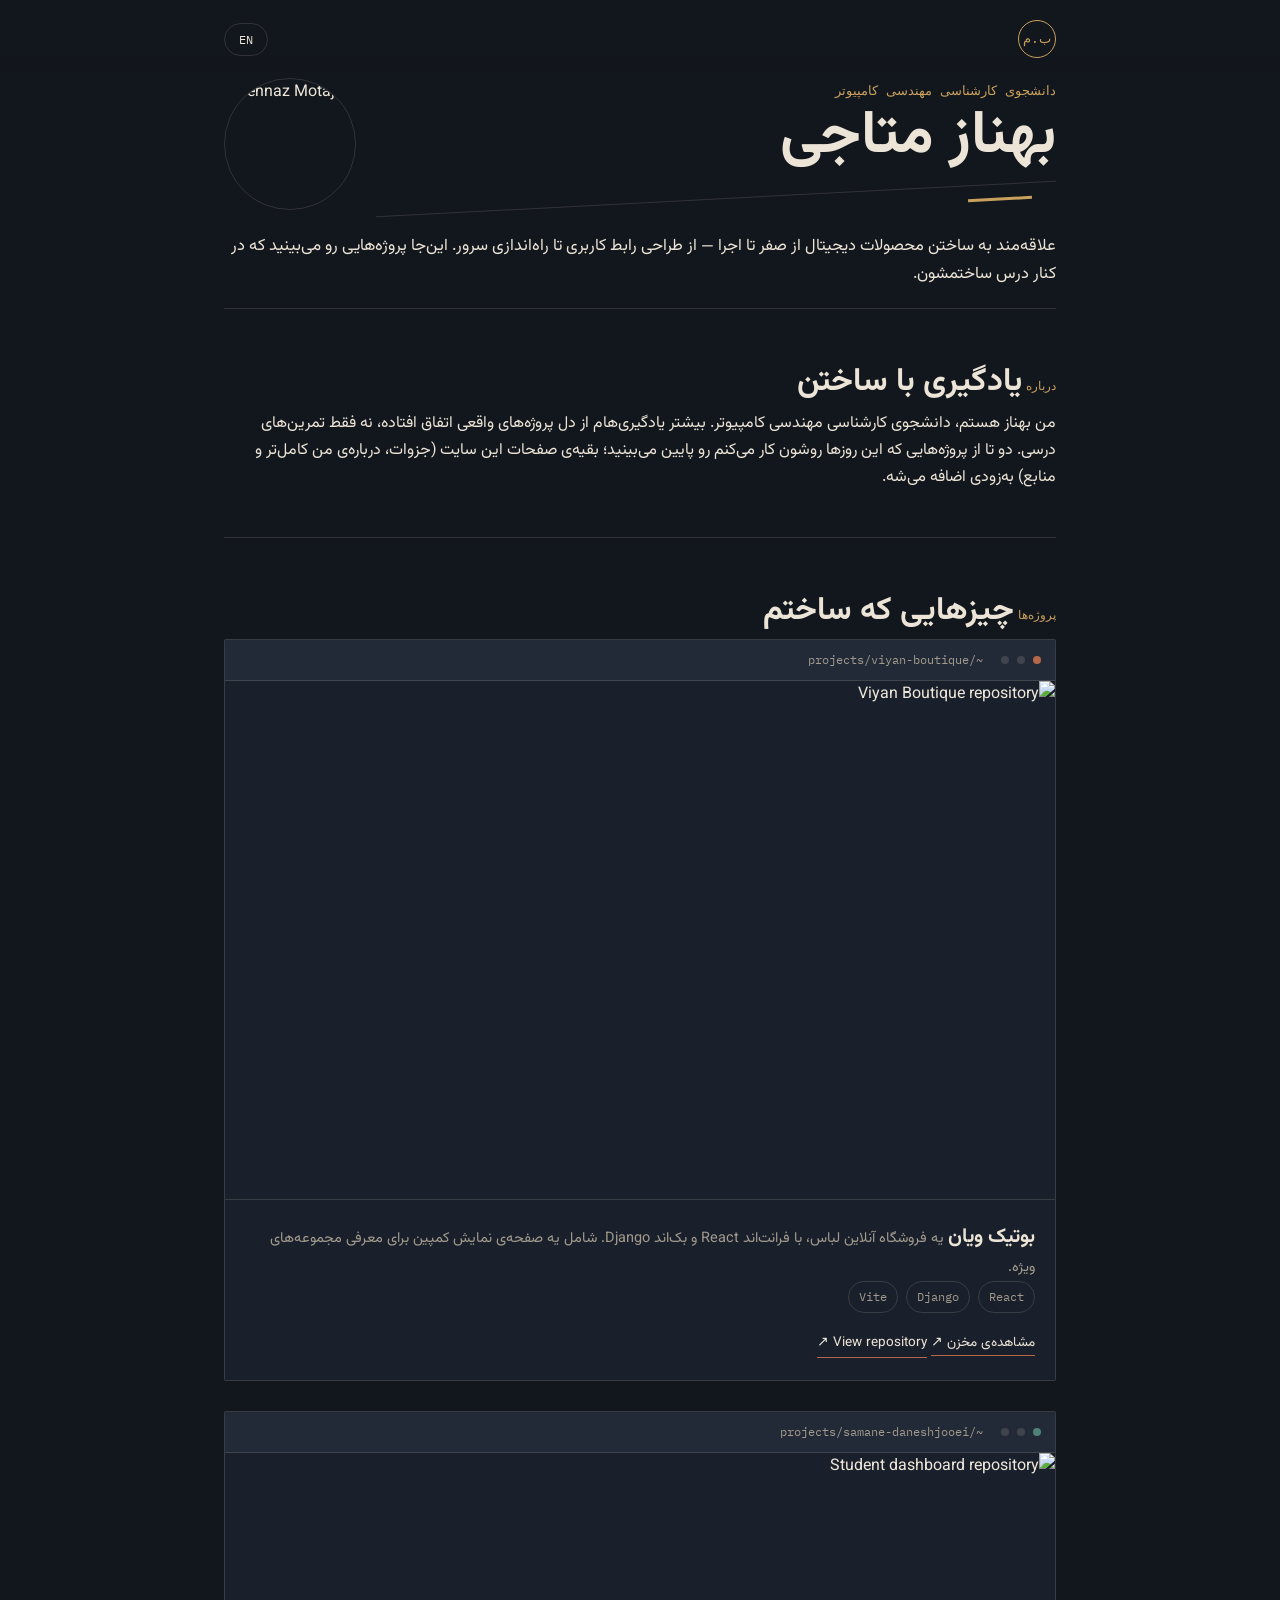
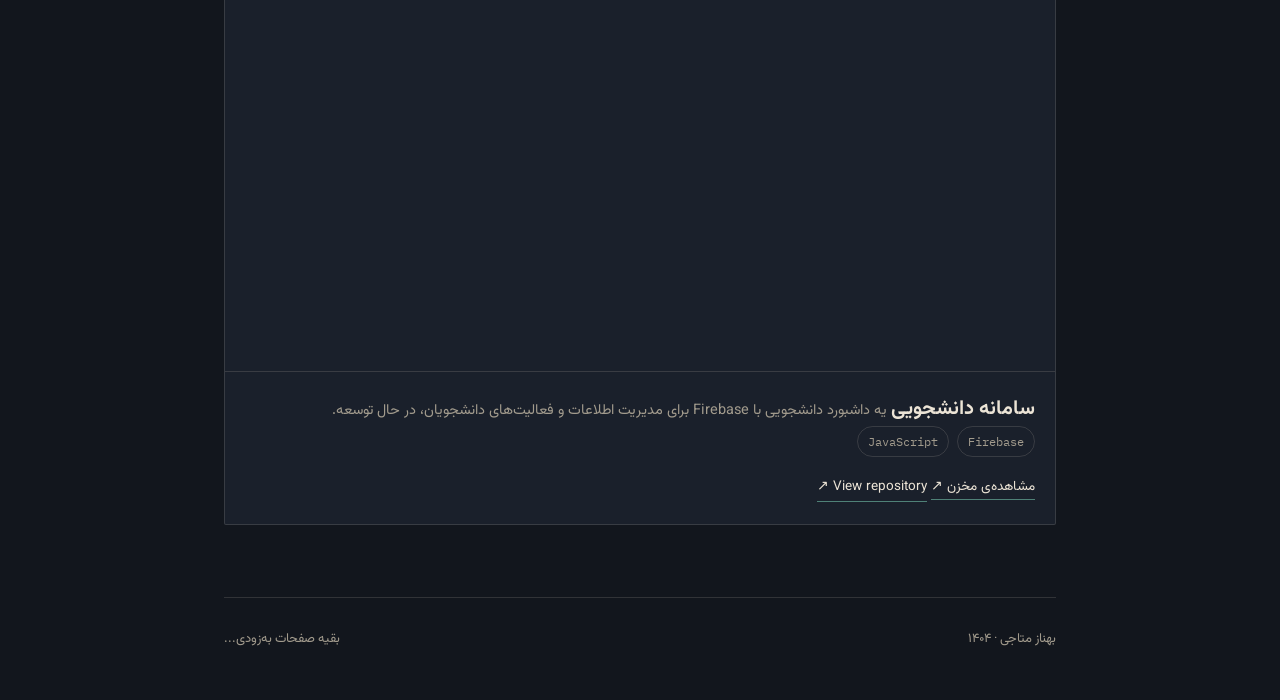
==== index.html @ 5cd4bbcb "Add files via upload" ====
<!DOCTYPE html>
<html lang="fa">
<head>
<meta charset="UTF-8">
<meta name="viewport" content="width=device-width, initial-scale=1.0">
<title>بهناز متاجی — Behnaz Motaji</title>
<meta name="description" content="بهناز متاجی، دانشجوی کارشناسی مهندسی کامپیوتر — پروژه‌ها و مسیر یادگیری">
<link rel="preconnect" href="https://fonts.googleapis.com">
<link rel="preconnect" href="https://fonts.gstatic.com" crossorigin>
<link href="https://fonts.googleapis.com/css2?family=Fraunces:ital,wght@0,600;1,600&family=Inter:wght@400;500;600&family=IBM+Plex+Mono:wght@400;500&family=Vazirmatn:wght@400;500;700&display=swap" rel="stylesheet">
<link rel="stylesheet" href="style.css">
</head>
<body data-lang="fa">

<header>
  <div class="wrap header-row">
    <div class="mark mono">ب.م</div>
    <button class="lang-toggle mono" id="langToggle" aria-label="Switch language">
      <span data-fa>EN</span>
      <span data-en>فا</span>
    </button>
  </div>
</header>

<main class="wrap">

  <section class="hero" style="border-top:none; padding-top:6px;">
    <div class="profile-frame">
      <img src="assets/profile.png" alt="Behnaz Motaji">
    </div>

    <p class="eyebrow mono" data-fa>دانشجوی کارشناسی مهندسی کامپیوتر</p>
    <p class="eyebrow mono" data-en>Computer Science Undergraduate</p>

    <h1 class="name display">
      <span data-fa>بهناز متاجی</span>
      <span data-en>Behnaz Motaji</span>
    </h1>

    <div class="stripe" aria-hidden="true"></div>

    <p class="tagline" data-fa>
      علاقه‌مند به ساختن محصولات دیجیتال از صفر تا اجرا — از طراحی رابط کاربری تا راه‌اندازی سرور.
      این‌جا پروژه‌هایی رو می‌بینید که در کنار درس ساختمشون.
    </p>
    <p class="tagline" data-en>
      I like building digital products end to end — from interface to server.
      Below are a couple of projects I've built alongside my coursework.
    </p>
  </section>

  <section id="about">
    <p class="section-label mono" data-fa>درباره</p>
    <p class="section-label mono" data-en>About</p>
    <h2 class="display" data-fa>یادگیری با ساختن</h2>
    <h2 class="display" data-en>Learning by building</h2>
    <div class="about-body">
      <p data-fa>
        من بهناز هستم، دانشجوی کارشناسی مهندسی کامپیوتر. بیشتر یادگیری‌هام از دل پروژه‌های واقعی اتفاق افتاده،
        نه فقط تمرین‌های درسی. دو تا از پروژه‌هایی که این روزها روشون کار می‌کنم رو پایین می‌بینید؛
        بقیه‌ی صفحات این سایت (جزوات، درباره‌ی من کامل‌تر و منابع) به‌زودی اضافه می‌شه.
      </p>
      <p data-en>
        I'm Behnaz, a Computer Science undergraduate. Most of what I've learned so far came from
        building real projects rather than just coursework exercises. Below are two I've been
        working on lately — more pages (notes, a fuller bio, resources) are on their way.
      </p>
    </div>
  </section>

  <section id="projects">
    <p class="section-label mono" data-fa>پروژه‌ها</p>
    <p class="section-label mono" data-en>Projects</p>
    <h2 class="display" data-fa>چیزهایی که ساختم</h2>
    <h2 class="display" data-en>Things I've built</h2>

    <!-- Project 1 — Viyan Boutique -->
    <article class="project viyan">
      <div class="win-bar">
        <span class="dot"></span><span class="dot"></span><span class="dot"></span>
        <span class="path mono">~/projects/viyan-boutique</span>
      </div>
      <img class="shot" src="assets/viyan-boutique.jpg" alt="Viyan Boutique repository">
      <div class="project-body">
        <h3 data-fa>بوتیک ویان</h3>
        <h3 data-en>Viyan Boutique</h3>
        <p data-fa>
          یه فروشگاه آنلاین لباس، با فرانت‌اند React و بک‌اند Django. شامل یه صفحه‌ی
          نمایش کمپین برای معرفی مجموعه‌های ویژه.
        </p>
        <p data-en>
          An online clothing storefront with a React frontend and a Django backend,
          including a dedicated campaign showcase page for featured collections.
        </p>
        <div class="chips mono">
          <span class="chip">React</span>
          <span class="chip">Django</span>
          <span class="chip">Vite</span>
        </div>
        <a class="project-link" href="#" data-fa>مشاهده‌ی مخزن ↗</a>
        <a class="project-link" href="#" data-en>View repository ↗</a>
      </div>
    </article>

    <!-- Project 2 — Samane Daneshjooei / Vazir dashboard -->
    <article class="project samane">
      <div class="win-bar">
        <span class="dot"></span><span class="dot"></span><span class="dot"></span>
        <span class="path mono">~/projects/samane-daneshjooei</span>
      </div>
      <img class="shot" src="assets/samane-dashboard.jpg" alt="Student dashboard repository">
      <div class="project-body">
        <h3 data-fa>سامانه دانشجویی</h3>
        <h3 data-en>Student Portal</h3>
        <p data-fa>
          یه داشبورد دانشجویی با Firebase برای مدیریت اطلاعات و فعالیت‌های دانشجویان، در حال توسعه.
        </p>
        <p data-en>
          A student dashboard built with Firebase for managing student data and activity — currently in progress.
        </p>
        <div class="chips mono">
          <span class="chip">Firebase</span>
          <span class="chip">JavaScript</span>
        </div>
        <a class="project-link" href="#" data-fa>مشاهده‌ی مخزن ↗</a>
        <a class="project-link" href="#" data-en>View repository ↗</a>
      </div>
    </article>
  </section>

  <footer>
    <span data-fa>بهناز متاجی · ۱۴۰۴</span>
    <span data-en>Behnaz Motaji · 2026</span>
    <span class="more-soon" data-fa>بقیه صفحات به‌زودی...</span>
    <span class="more-soon" data-en>More pages coming soon...</span>
  </footer>

</main>

<script src="script.js"></script>
</body>
</html>
---- style.css ----
/* ============================================================
   Behnaz Motaji — student portfolio
   Design tokens
   ============================================================ */
:root {
  --ink: #12161d;
  --ink-2: #1a202b;
  --ink-3: #222a37;
  --parchment: #ece4d6;
  --parchment-dim: #a29b8d;
  --brass: #c9a15c;
  --brick: #b5674a;
  --teal: #4f8177;
  --line: rgba(236, 228, 214, 0.14);
  --radius: 2px;
}

* { box-sizing: border-box; }

html { scroll-behavior: smooth; }

body {
  margin: 0;
  background: var(--ink);
  color: var(--parchment);
  font-family: "Inter", sans-serif;
  line-height: 1.7;
  -webkit-font-smoothing: antialiased;
  overflow-x: hidden;
}

/* Language-driven typography ---------------------------------- */
body[data-lang="fa"] {
  font-family: "Vazirmatn", sans-serif;
}
body[data-lang="fa"] .display {
  font-family: "Vazirmatn", sans-serif;
  font-weight: 700;
}
body[data-lang="en"] .display {
  font-family: "Fraunces", serif;
  font-weight: 600;
  font-style: italic;
}
body[data-lang="en"] {
  font-family: "Inter", sans-serif;
}

.mono {
  font-family: "IBM Plex Mono", monospace;
  letter-spacing: 0.02em;
}
body[data-lang="fa"] .mono { letter-spacing: 0; }

/* Show/hide per language --------------------------------------- */
[data-fa], [data-en] { display: none; }
body[data-lang="fa"] [data-fa] { display: initial; }
body[data-lang="en"] [data-en] { display: initial; }
body[data-lang="fa"] [data-fa].block { display: block; }
body[data-lang="en"] [data-en].block { display: block; }

.wrap {
  max-width: 880px;
  margin: 0 auto;
  padding: 0 24px;
}

/* Header --------------------------------------------------------- */
header {
  position: sticky;
  top: 0;
  z-index: 20;
  background: linear-gradient(var(--ink) 78%, transparent);
  padding: 20px 0 14px;
}
.header-row {
  display: flex;
  align-items: center;
  justify-content: space-between;
}
.mark {
  width: 38px;
  height: 38px;
  border: 1px solid var(--brass);
  border-radius: 50%;
  display: flex;
  align-items: center;
  justify-content: center;
  font-size: 13px;
  color: var(--brass);
}
.lang-toggle {
  background: transparent;
  border: 1px solid var(--line);
  color: var(--parchment);
  font-family: "IBM Plex Mono", monospace;
  font-size: 12px;
  padding: 8px 14px;
  border-radius: 999px;
  cursor: pointer;
  display: flex;
  align-items: center;
  gap: 8px;
  transition: border-color .25s ease, color .25s ease;
}
.lang-toggle:hover { border-color: var(--brass); color: var(--brass); }
.lang-toggle:focus-visible, a:focus-visible, button:focus-visible {
  outline: 2px solid var(--brass);
  outline-offset: 3px;
}

/* Signature accent stripe ---------------------------------------
   A diagonal rule that leans toward the reading direction —
   it flips its lean when the language flips.                    */
.stripe {
  height: 46px;
  margin: 6px 0 10px;
  position: relative;
  overflow: hidden;
}
.stripe::before {
  content: "";
  position: absolute;
  left: -10%;
  top: 50%;
  width: 120%;
  height: 1px;
  background: var(--line);
  transform: translateY(-50%) rotate(-3deg);
  transition: transform .6s cubic-bezier(.65,0,.35,1);
}
.stripe::after {
  content: "";
  position: absolute;
  width: 64px;
  height: 3px;
  top: 50%;
  background: var(--brass);
  transform: translateY(-50%) rotate(-3deg);
  transition: transform .6s cubic-bezier(.65,0,.35,1), left .6s ease, right .6s ease;
}
body[data-lang="fa"] .stripe::after { right: 24px; }
body[data-lang="en"] .stripe::before { transform: translateY(-50%) rotate(3deg); }
body[data-lang="en"] .stripe::after  { transform: translateY(-50%) rotate(3deg); left: 24px; }

/* Hero ------------------------------------------------------------ */
.hero {
  padding: 36px 0 20px;
}
.eyebrow {
  color: var(--brass);
  font-size: 12.5px;
  text-transform: uppercase;
  margin: 0 0 18px;
}
body[data-lang="fa"] .eyebrow { text-transform: none; }

.name {
  font-size: clamp(38px, 9vw, 60px);
  line-height: 1.08;
  margin: 0 0 4px;
}
.role {
  color: var(--parchment-dim);
  font-size: clamp(15px, 3.4vw, 18px);
  margin: 0 0 22px;
}
.tagline {
  max-width: 60ch;
  color: var(--parchment);
  font-size: 16.5px;
}
.profile-frame {
  float: inline-end;
  width: 132px;
  height: 132px;
  border-radius: 50%;
  overflow: hidden;
  border: 1px solid var(--line);
  margin-inline-start: 20px;
  margin-bottom: 12px;
  shape-outside: circle();
}
.profile-frame img {
  width: 100%; height: 100%; object-fit: cover; display: block;
  filter: grayscale(.15) contrast(1.02);
}

/* Section scaffolding ---------------------------------------------- */
section { padding: 46px 0; border-top: 1px solid var(--line); }
.section-label {
  color: var(--brass);
  font-size: 12px;
  margin: 0 0 18px;
}
h2.display {
  font-size: clamp(24px, 5vw, 32px);
  margin: 0 0 18px;
}
.about-body p { color: var(--parchment); max-width: 62ch; }

/* Project cards — styled as small code / browser windows ---------- */
.project {
  border: 1px solid var(--line);
  border-radius: var(--radius);
  overflow: hidden;
  background: var(--ink-2);
  margin-bottom: 26px;
}
.project + .project { margin-top: 30px; }
.win-bar {
  display: flex;
  align-items: center;
  gap: 8px;
  padding: 10px 14px;
  background: var(--ink-3);
  border-bottom: 1px solid var(--line);
}
.win-bar .dot { width: 8px; height: 8px; border-radius: 50%; background: var(--line); }
.win-bar .path {
  margin-inline-start: 10px;
  font-size: 12px;
  color: var(--parchment-dim);
}
.project .shot {
  display: block;
  width: 100%;
  aspect-ratio: 16/10;
  object-fit: cover;
  object-position: top;
  border-bottom: 1px solid var(--line);
  filter: saturate(.92) contrast(1.03);
}
.project-body { padding: 20px 20px 22px; }
.project h3 {
  font-size: 20px;
  margin: 0 0 8px;
}
.project p { color: var(--parchment-dim); font-size: 14.5px; max-width: 58ch; margin: 0 0 16px; }
.chips { display: flex; flex-wrap: wrap; gap: 8px; margin-bottom: 16px; }
.chip {
  font-size: 11.5px;
  padding: 5px 10px;
  border-radius: 999px;
  border: 1px solid var(--line);
  color: var(--parchment-dim);
}
.project.viyan .win-bar .path::before,
.project.viyan { --accent: var(--brick); }
.project.samane { --accent: var(--teal); }
.project .win-bar .dot:first-child { background: var(--accent, var(--brass)); }
.project-link {
  display: inline-flex;
  align-items: center;
  gap: 8px;
  color: var(--parchment);
  text-decoration: none;
  font-size: 13.5px;
  border-bottom: 1px solid var(--accent, var(--brass));
  padding-bottom: 2px;
}
.project-link:hover { color: var(--accent, var(--brass)); }

/* Footer ------------------------------------------------------------- */
footer {
  padding: 30px 0 50px;
  border-top: 1px solid var(--line);
  color: var(--parchment-dim);
  font-size: 13px;
  display: flex;
  justify-content: space-between;
  align-items: center;
  flex-wrap: wrap;
  gap: 10px;
}
.more-soon {
  color: var(--parchment-dim);
  font-size: 13px;
}

@media (prefers-reduced-motion: reduce) {
  * { transition: none !important; }
}

@media (max-width: 480px) {
  .profile-frame { width: 96px; height: 96px; }
}
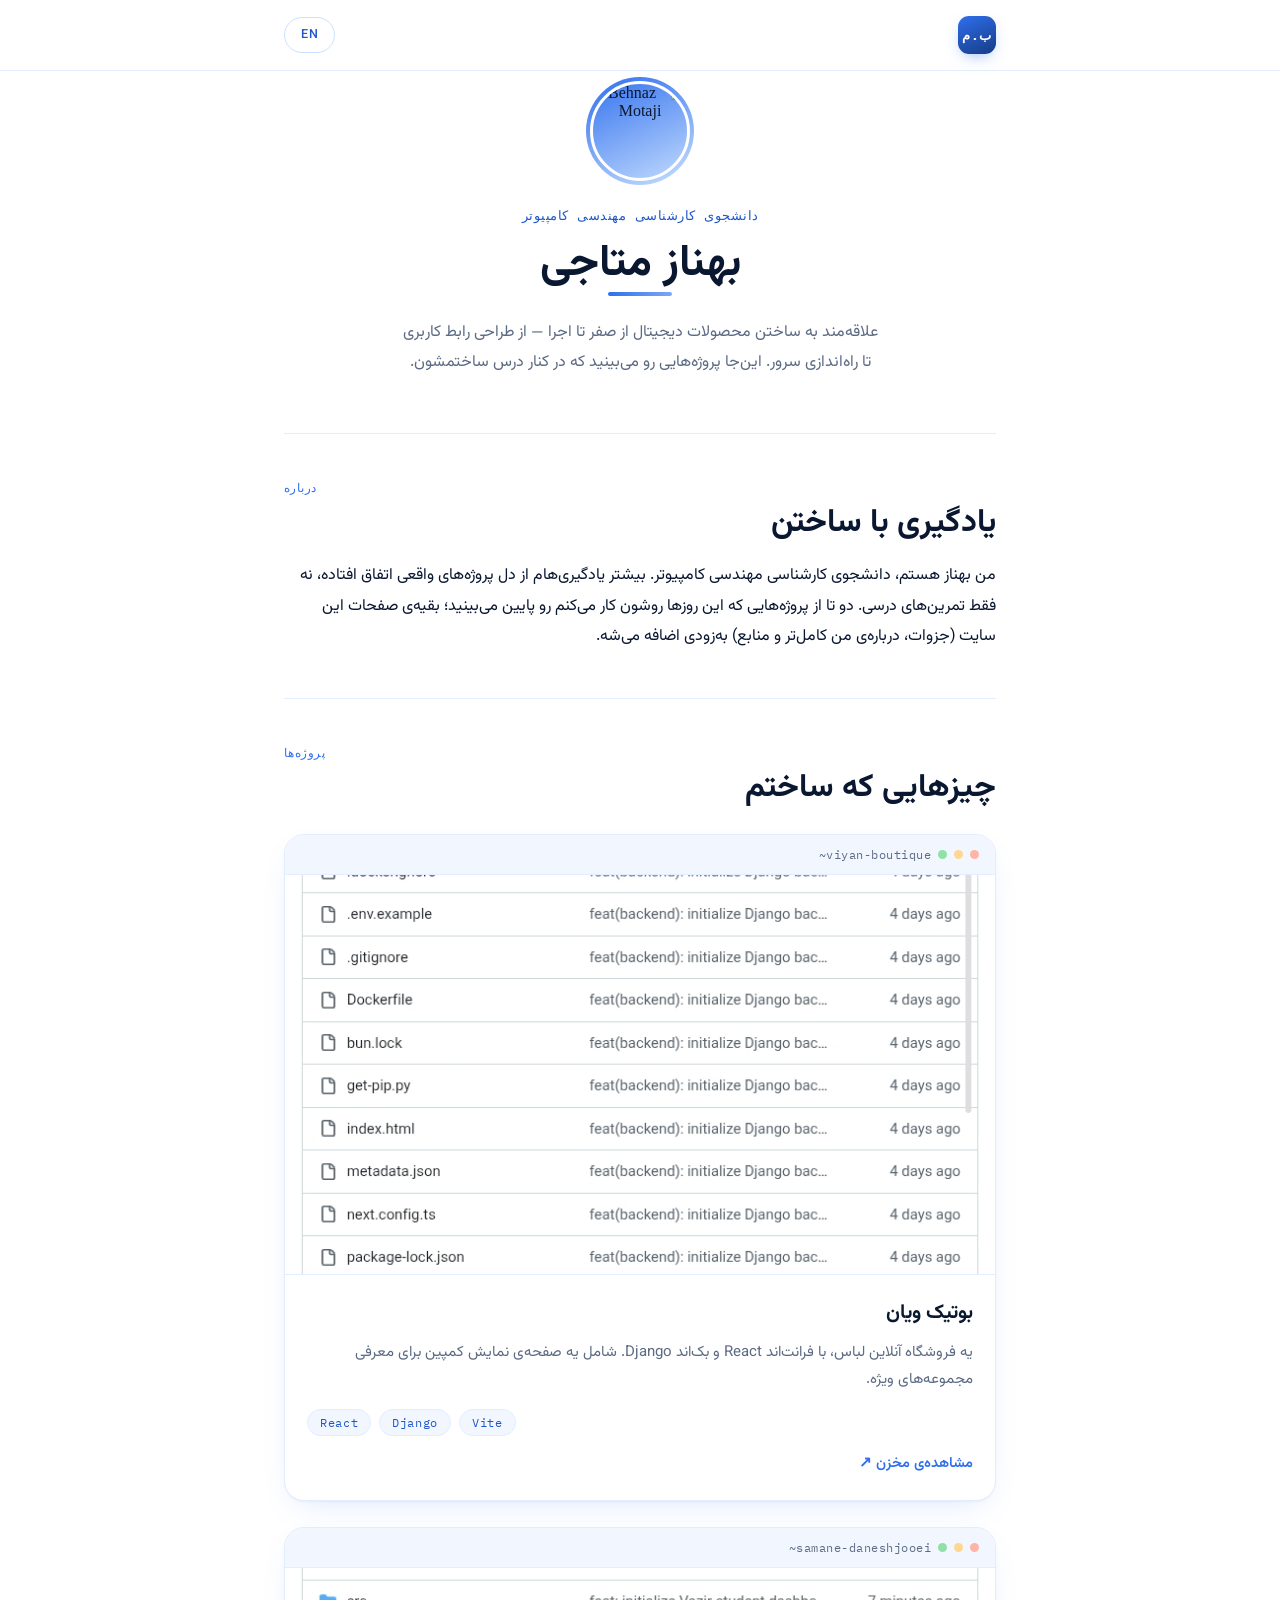
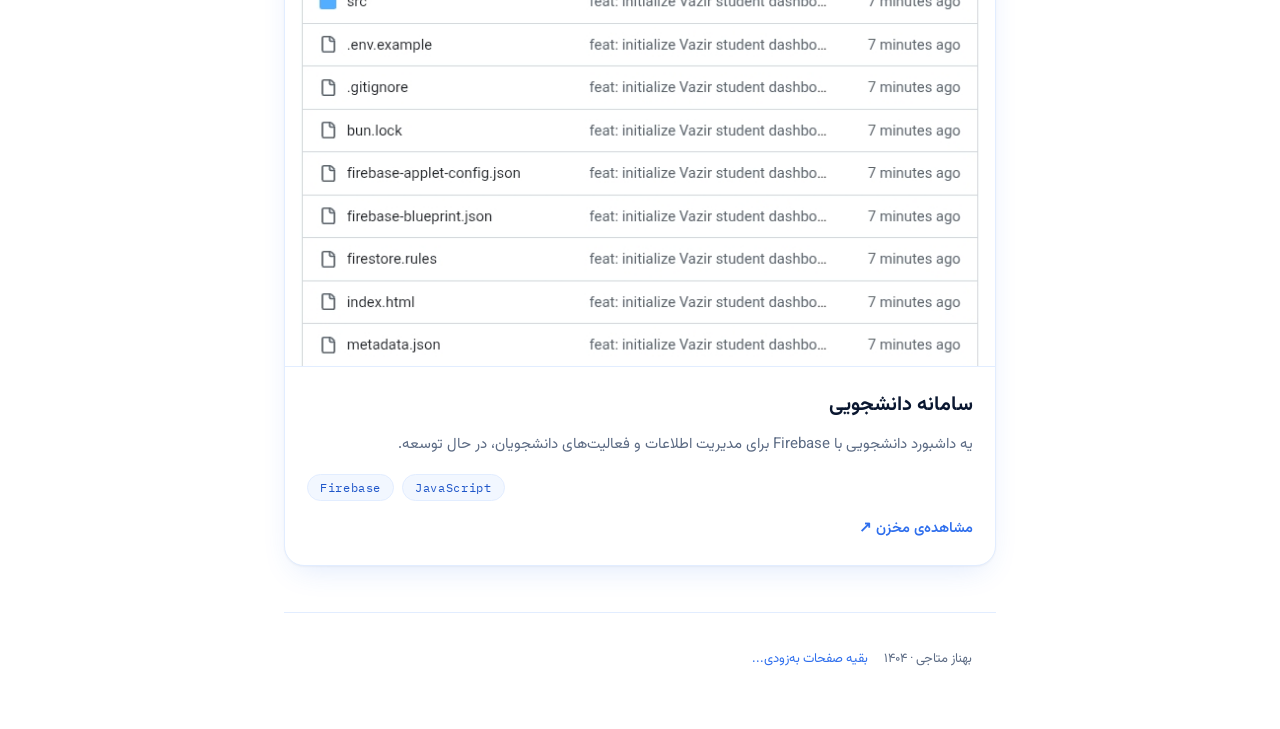
==== commit be1bc05e: "Correct name spelling from 'Motaji' to 'Mataji'" ====
--- a/index.html
+++ b/index.html
@@ -3,7 +3,7 @@
 <head>
 <meta charset="UTF-8">
 <meta name="viewport" content="width=device-width, initial-scale=1.0">
-<title>بهناز متاجی — Behnaz Motaji</title>
+<title>بهناز متاجی — Behnaz Mataji</title>
 <meta name="description" content="بهناز متاجی، دانشجوی کارشناسی مهندسی کامپیوتر — پروژه‌ها و مسیر یادگیری">
 <link rel="preconnect" href="https://fonts.googleapis.com">
 <link rel="preconnect" href="https://fonts.gstatic.com" crossorigin>
@@ -34,7 +34,7 @@
 
     <h1 class="name display">
       <span data-fa>بهناز متاجی</span>
-      <span data-en>Behnaz Motaji</span>
+      <span data-en>Behnaz Mataji</span>
     </h1>
 
     <div class="stripe" aria-hidden="true"></div>
@@ -78,9 +78,9 @@
     <article class="project viyan">
       <div class="win-bar">
         <span class="dot"></span><span class="dot"></span><span class="dot"></span>
-        <span class="path mono">~/projects/viyan-boutique</span>
+        <span class="path mono">~viyan-boutique</span>
       </div>
-      <img class="shot" src="assets/viyan-boutique.jpg" alt="Viyan Boutique repository">
+      <img class="shot" src="viyan-boutique.jpg" alt="Viyan Boutique repository">
       <div class="project-body">
         <h3 data-fa>بوتیک ویان</h3>
         <h3 data-en>Viyan Boutique</h3>
@@ -106,9 +106,9 @@
     <article class="project samane">
       <div class="win-bar">
         <span class="dot"></span><span class="dot"></span><span class="dot"></span>
-        <span class="path mono">~/projects/samane-daneshjooei</span>
+        <span class="path mono">~samane-daneshjooei</span>
       </div>
-      <img class="shot" src="assets/samane-dashboard.jpg" alt="Student dashboard repository">
+      <img class="shot" src="samane-dashboard.jpg" alt="Student dashboard repository">
       <div class="project-body">
         <h3 data-fa>سامانه دانشجویی</h3>
         <h3 data-en>Student Portal</h3>
@@ -130,7 +130,7 @@
 
   <footer>
     <span data-fa>بهناز متاجی · ۱۴۰۴</span>
-    <span data-en>Behnaz Motaji · 2026</span>
+    <span data-en>Behnaz Mataji · 2026</span>
     <span class="more-soon" data-fa>بقیه صفحات به‌زودی...</span>
     <span class="more-soon" data-en>More pages coming soon...</span>
   </footer>
--- a/style.css
+++ b/style.css
@@ -1,287 +1,347 @@
-/* ============================================================
-   Behnaz Motaji — student portfolio
-   Design tokens
-   ============================================================ */
-:root {
-  --ink: #12161d;
-  --ink-2: #1a202b;
-  --ink-3: #222a37;
-  --parchment: #ece4d6;
-  --parchment-dim: #a29b8d;
-  --brass: #c9a15c;
-  --brick: #b5674a;
-  --teal: #4f8177;
-  --line: rgba(236, 228, 214, 0.14);
-  --radius: 2px;
-}
-
-* { box-sizing: border-box; }
-
-html { scroll-behavior: smooth; }
-
-body {
+/* ==========================================================================
+   بهناز متاجی — Portfolio stylesheet
+   Palette: white canvas + electric-blue accent, dual-script type system
+   ========================================================================== */
+
+:root{
+  --white:      #ffffff;
+  --sky-50:     #f2f7ff;
+  --sky-100:    #e2edff;
+  --sky-200:    #c9e0ff;
+  --blue-600:   #2f6fed;
+  --blue-700:   #1f56c9;
+  --blue-800:   #163b85;
+  --navy-950:   #0a1730;
+  --slate-500:  #5c6b84;
+  --slate-300:  #a9b7cf;
+
+  --radius-lg: 20px;
+  --radius-md: 14px;
+  --radius-sm: 9px;
+
+  --shadow-card: 0 1px 2px rgba(10,23,48,.04), 0 12px 32px -12px rgba(47,111,237,.18);
+  --shadow-card-hover: 0 1px 2px rgba(10,23,48,.05), 0 22px 44px -14px rgba(47,111,237,.28);
+
+  --ease: cubic-bezier(.22,.8,.28,1);
+}
+
+*, *::before, *::after{ box-sizing: border-box; }
+
+@media (prefers-reduced-motion: reduce){
+  *, *::before, *::after{ animation-duration: .001ms !important; transition-duration: .001ms !important; scroll-behavior: auto !important; }
+}
+
+html{ scroll-behavior: smooth; }
+
+body{
   margin: 0;
-  background: var(--ink);
-  color: var(--parchment);
-  font-family: "Inter", sans-serif;
-  line-height: 1.7;
+  background: var(--white);
+  color: var(--navy-950);
   -webkit-font-smoothing: antialiased;
+  text-rendering: optimizeLegibility;
   overflow-x: hidden;
 }
 
-/* Language-driven typography ---------------------------------- */
-body[data-lang="fa"] {
-  font-family: "Vazirmatn", sans-serif;
-}
-body[data-lang="fa"] .display {
-  font-family: "Vazirmatn", sans-serif;
-  font-weight: 700;
-}
-body[data-lang="en"] .display {
-  font-family: "Fraunces", serif;
-  font-weight: 600;
-  font-style: italic;
-}
-body[data-lang="en"] {
-  font-family: "Inter", sans-serif;
-}
-
-.mono {
-  font-family: "IBM Plex Mono", monospace;
-  letter-spacing: 0.02em;
-}
-body[data-lang="fa"] .mono { letter-spacing: 0; }
-
-/* Show/hide per language --------------------------------------- */
-[data-fa], [data-en] { display: none; }
-body[data-lang="fa"] [data-fa] { display: initial; }
-body[data-lang="en"] [data-en] { display: initial; }
-body[data-lang="fa"] [data-fa].block { display: block; }
-body[data-lang="en"] [data-en].block { display: block; }
-
-.wrap {
-  max-width: 880px;
-  margin: 0 auto;
-  padding: 0 24px;
-}
-
-/* Header --------------------------------------------------------- */
-header {
+/* Language direction ------------------------------------------------------ */
+body[data-lang="fa"]{ direction: rtl; }
+body[data-lang="en"]{ direction: ltr; }
+
+body[data-lang="en"] [data-fa]{ display: none !important; }
+body[data-lang="fa"] [data-en]{ display: none !important; }
+
+[data-fa]{ font-family: "Vazirmatn", "Tahoma", sans-serif; }
+[data-en]{ font-family: "Inter", "Segoe UI", sans-serif; }
+
+.mono{
+  font-family: "IBM Plex Mono", ui-monospace, monospace;
+  letter-spacing: .04em;
+}
+body[data-lang="fa"] .mono{ direction: ltr; unicode-bidi: isolate; }
+
+a{ color: inherit; text-decoration: none; }
+img{ max-width: 100%; display: block; }
+
+::selection{ background: var(--blue-600); color: var(--white); }
+
+:focus-visible{
+  outline: 2.5px solid var(--blue-600);
+  outline-offset: 3px;
+  border-radius: 6px;
+}
+
+.wrap{
+  max-width: 760px;
+  margin-inline: auto;
+  padding-inline: 24px;
+}
+
+/* Header -------------------------------------------------------------------- */
+header{
   position: sticky;
   top: 0;
   z-index: 20;
-  background: linear-gradient(var(--ink) 78%, transparent);
-  padding: 20px 0 14px;
-}
-.header-row {
+  background: rgba(255,255,255,.82);
+  backdrop-filter: blur(10px) saturate(140%);
+  -webkit-backdrop-filter: blur(10px) saturate(140%);
+  border-bottom: 1px solid var(--sky-100);
+}
+
+.header-row{
   display: flex;
   align-items: center;
   justify-content: space-between;
-}
-.mark {
+  padding-block: 16px;
+}
+
+.mark{
   width: 38px;
   height: 38px;
-  border: 1px solid var(--brass);
+  display: grid;
+  place-items: center;
+  border-radius: 11px;
+  background: linear-gradient(155deg, var(--blue-600), var(--blue-800));
+  color: var(--white);
+  font-size: 13px;
+  font-weight: 600;
+  box-shadow: 0 6px 16px -6px rgba(47,111,237,.55);
+}
+
+.lang-toggle{
+  border: 1.5px solid var(--sky-200);
+  background: var(--white);
+  color: var(--blue-700);
+  font-size: 12.5px;
+  font-weight: 500;
+  padding: 7px 16px;
+  border-radius: 999px;
+  cursor: pointer;
+  transition: border-color .18s var(--ease), background .18s var(--ease), transform .12s var(--ease);
+}
+.lang-toggle:hover{ background: var(--sky-50); border-color: var(--blue-600); }
+.lang-toggle:active{ transform: scale(.96); }
+
+/* Hero ----------------------------------------------------------------------- */
+.hero{
+  padding-block: 56px 40px;
+  text-align: center;
+  position: relative;
+}
+
+.profile-frame{
+  width: 108px;
+  height: 108px;
+  margin-inline: auto;
+  margin-bottom: 22px;
   border-radius: 50%;
+  padding: 4px;
+  background: linear-gradient(155deg, var(--blue-600), var(--sky-200));
+  animation: frame-in .7s var(--ease) both;
+}
+.profile-frame img{
+  width: 100%;
+  height: 100%;
+  border-radius: 50%;
+  object-fit: cover;
+  border: 3px solid var(--white);
+}
+
+.eyebrow{
+  color: var(--blue-700);
+  font-size: 12.5px;
+  text-transform: uppercase;
+  margin: 0 0 14px;
+}
+
+.name{
+  margin: 0 0 18px;
+}
+.name span{
+  display: block;
+}
+.name span[data-fa]{
+  font-size: clamp(32px, 6vw, 44px);
+  font-weight: 700;
+}
+.name span[data-en]{
+  font-family: "Fraunces", serif;
+  font-style: italic;
+  font-weight: 600;
+  font-size: clamp(30px, 5.6vw, 42px);
+}
+
+.stripe{
+  width: 64px;
+  height: 4px;
+  margin: 0 auto 22px;
+  border-radius: 999px;
+  background: linear-gradient(90deg, var(--blue-600), var(--sky-200));
+  background-size: 200% 100%;
+  animation: stripe-sweep 3.2s ease-in-out infinite;
+}
+
+.tagline{
+  max-width: 480px;
+  margin-inline: auto;
+  color: var(--slate-500);
+  font-size: 16px;
+  line-height: 1.85;
+}
+
+/* Display headings (h1/h2 shared) -------------------------------------------- */
+.display{ margin: 0; line-height: 1.25; }
+h1.display, h2.display{
+  color: var(--navy-950);
+}
+[data-fa].display, .display[data-fa]{
+  font-weight: 700;
+  font-size: clamp(24px, 4.4vw, 32px);
+}
+[data-en].display, .display[data-en]{
+  font-family: "Fraunces", serif;
+  font-style: italic;
+  font-weight: 600;
+  font-size: clamp(22px, 4vw, 30px);
+}
+
+.section-label{
+  color: var(--blue-600);
+  font-size: 11.5px;
+  text-transform: uppercase;
+  margin: 0 0 8px;
+}
+
+section{
+  padding-block: 46px;
+  border-top: 1px solid var(--sky-100);
+}
+
+.about-body p{
+  color: var(--navy-950);
+  font-size: 16px;
+  line-height: 1.9;
+  margin: 14px 0 0;
+}
+.about-body p:first-child{ margin-top: 18px; }
+
+/* Projects -------------------------------------------------------------------- */
+.project{
+  margin-top: 26px;
+  border-radius: var(--radius-lg);
+  overflow: hidden;
+  background: var(--white);
+  border: 1px solid var(--sky-100);
+  box-shadow: var(--shadow-card);
+  transition: transform .28s var(--ease), box-shadow .28s var(--ease), border-color .28s var(--ease);
+}
+.project:hover{
+  transform: translateY(-4px);
+  box-shadow: var(--shadow-card-hover);
+  border-color: var(--sky-200);
+}
+
+.win-bar{
   display: flex;
   align-items: center;
-  justify-content: center;
-  font-size: 13px;
-  color: var(--brass);
-}
-.lang-toggle {
-  background: transparent;
-  border: 1px solid var(--line);
-  color: var(--parchment);
-  font-family: "IBM Plex Mono", monospace;
+  gap: 7px;
+  padding: 12px 16px;
+  background: var(--sky-50);
+  border-bottom: 1px solid var(--sky-100);
+}
+.dot{
+  width: 9px; height: 9px;
+  border-radius: 50%;
+  background: var(--sky-200);
+}
+.dot:nth-child(1){ background: #ffb4a8; }
+.dot:nth-child(2){ background: #ffd792; }
+.dot:nth-child(3){ background: #8fe1a8; }
+.path{
+  margin-inline-start: 8px;
+  color: var(--slate-500);
   font-size: 12px;
-  padding: 8px 14px;
+}
+
+.shot{
+  width: 100%;
+  aspect-ratio: 16/9;
+  object-fit: cover;
+  border-bottom: 1px solid var(--sky-100);
+}
+
+.project-body{ padding: 22px 22px 24px; }
+.project-body h3{
+  margin: 0 0 10px;
+  font-size: 20px;
+  color: var(--navy-950);
+}
+.project-body h3[data-en]{ font-family: "Fraunces", serif; font-style: italic; font-weight: 600; }
+.project-body p{
+  margin: 0;
+  color: var(--slate-500);
+  font-size: 15px;
+  line-height: 1.8;
+}
+
+.chips{
+  display: flex;
+  flex-wrap: wrap;
+  gap: 8px;
+  margin-top: 16px;
+}
+.chip{
+  padding: 5px 12px;
   border-radius: 999px;
-  cursor: pointer;
-  display: flex;
-  align-items: center;
-  gap: 8px;
-  transition: border-color .25s ease, color .25s ease;
-}
-.lang-toggle:hover { border-color: var(--brass); color: var(--brass); }
-.lang-toggle:focus-visible, a:focus-visible, button:focus-visible {
-  outline: 2px solid var(--brass);
-  outline-offset: 3px;
-}
-
-/* Signature accent stripe ---------------------------------------
-   A diagonal rule that leans toward the reading direction —
-   it flips its lean when the language flips.                    */
-.stripe {
-  height: 46px;
-  margin: 6px 0 10px;
-  position: relative;
-  overflow: hidden;
-}
-.stripe::before {
-  content: "";
-  position: absolute;
-  left: -10%;
-  top: 50%;
-  width: 120%;
-  height: 1px;
-  background: var(--line);
-  transform: translateY(-50%) rotate(-3deg);
-  transition: transform .6s cubic-bezier(.65,0,.35,1);
-}
-.stripe::after {
-  content: "";
-  position: absolute;
-  width: 64px;
-  height: 3px;
-  top: 50%;
-  background: var(--brass);
-  transform: translateY(-50%) rotate(-3deg);
-  transition: transform .6s cubic-bezier(.65,0,.35,1), left .6s ease, right .6s ease;
-}
-body[data-lang="fa"] .stripe::after { right: 24px; }
-body[data-lang="en"] .stripe::before { transform: translateY(-50%) rotate(3deg); }
-body[data-lang="en"] .stripe::after  { transform: translateY(-50%) rotate(3deg); left: 24px; }
-
-/* Hero ------------------------------------------------------------ */
-.hero {
-  padding: 36px 0 20px;
-}
-.eyebrow {
-  color: var(--brass);
-  font-size: 12.5px;
-  text-transform: uppercase;
-  margin: 0 0 18px;
-}
-body[data-lang="fa"] .eyebrow { text-transform: none; }
-
-.name {
-  font-size: clamp(38px, 9vw, 60px);
-  line-height: 1.08;
-  margin: 0 0 4px;
-}
-.role {
-  color: var(--parchment-dim);
-  font-size: clamp(15px, 3.4vw, 18px);
-  margin: 0 0 22px;
-}
-.tagline {
-  max-width: 60ch;
-  color: var(--parchment);
-  font-size: 16.5px;
-}
-.profile-frame {
-  float: inline-end;
-  width: 132px;
-  height: 132px;
-  border-radius: 50%;
-  overflow: hidden;
-  border: 1px solid var(--line);
-  margin-inline-start: 20px;
-  margin-bottom: 12px;
-  shape-outside: circle();
-}
-.profile-frame img {
-  width: 100%; height: 100%; object-fit: cover; display: block;
-  filter: grayscale(.15) contrast(1.02);
-}
-
-/* Section scaffolding ---------------------------------------------- */
-section { padding: 46px 0; border-top: 1px solid var(--line); }
-.section-label {
-  color: var(--brass);
-  font-size: 12px;
-  margin: 0 0 18px;
-}
-h2.display {
-  font-size: clamp(24px, 5vw, 32px);
-  margin: 0 0 18px;
-}
-.about-body p { color: var(--parchment); max-width: 62ch; }
-
-/* Project cards — styled as small code / browser windows ---------- */
-.project {
-  border: 1px solid var(--line);
-  border-radius: var(--radius);
-  overflow: hidden;
-  background: var(--ink-2);
-  margin-bottom: 26px;
-}
-.project + .project { margin-top: 30px; }
-.win-bar {
-  display: flex;
-  align-items: center;
-  gap: 8px;
-  padding: 10px 14px;
-  background: var(--ink-3);
-  border-bottom: 1px solid var(--line);
-}
-.win-bar .dot { width: 8px; height: 8px; border-radius: 50%; background: var(--line); }
-.win-bar .path {
-  margin-inline-start: 10px;
-  font-size: 12px;
-  color: var(--parchment-dim);
-}
-.project .shot {
-  display: block;
-  width: 100%;
-  aspect-ratio: 16/10;
-  object-fit: cover;
-  object-position: top;
-  border-bottom: 1px solid var(--line);
-  filter: saturate(.92) contrast(1.03);
-}
-.project-body { padding: 20px 20px 22px; }
-.project h3 {
-  font-size: 20px;
-  margin: 0 0 8px;
-}
-.project p { color: var(--parchment-dim); font-size: 14.5px; max-width: 58ch; margin: 0 0 16px; }
-.chips { display: flex; flex-wrap: wrap; gap: 8px; margin-bottom: 16px; }
-.chip {
+  background: var(--sky-50);
+  border: 1px solid var(--sky-100);
+  color: var(--blue-700);
   font-size: 11.5px;
-  padding: 5px 10px;
-  border-radius: 999px;
-  border: 1px solid var(--line);
-  color: var(--parchment-dim);
-}
-.project.viyan .win-bar .path::before,
-.project.viyan { --accent: var(--brick); }
-.project.samane { --accent: var(--teal); }
-.project .win-bar .dot:first-child { background: var(--accent, var(--brass)); }
-.project-link {
+}
+
+.project-link{
   display: inline-flex;
   align-items: center;
-  gap: 8px;
-  color: var(--parchment);
-  text-decoration: none;
-  font-size: 13.5px;
-  border-bottom: 1px solid var(--accent, var(--brass));
-  padding-bottom: 2px;
-}
-.project-link:hover { color: var(--accent, var(--brass)); }
-
-/* Footer ------------------------------------------------------------- */
-footer {
-  padding: 30px 0 50px;
-  border-top: 1px solid var(--line);
-  color: var(--parchment-dim);
+  gap: 4px;
+  margin-top: 16px;
+  color: var(--blue-600);
+  font-weight: 600;
+  font-size: 14.5px;
+  border-bottom: 1.5px solid transparent;
+  transition: border-color .18s var(--ease), gap .18s var(--ease);
+}
+.project-link:hover{
+  border-color: var(--blue-600);
+  gap: 7px;
+}
+
+/* Footer ------------------------------------------------------------------- */
+footer{
+  padding: 36px 24px 60px;
+  max-width: 760px;
+  margin-inline: auto;
+  display: flex;
+  flex-wrap: wrap;
+  gap: 8px 16px;
+  align-items: center;
+  color: var(--slate-500);
   font-size: 13px;
-  display: flex;
-  justify-content: space-between;
-  align-items: center;
-  flex-wrap: wrap;
-  gap: 10px;
-}
-.more-soon {
-  color: var(--parchment-dim);
-  font-size: 13px;
-}
-
-@media (prefers-reduced-motion: reduce) {
-  * { transition: none !important; }
-}
-
-@media (max-width: 480px) {
-  .profile-frame { width: 96px; height: 96px; }
-}
+  border-top: 1px solid var(--sky-100);
+}
+.more-soon{ color: var(--blue-600); }
+
+/* Motion --------------------------------------------------------------------- */
+@keyframes frame-in{
+  from{ opacity: 0; transform: scale(.85); }
+  to{ opacity: 1; transform: scale(1); }
+}
+@keyframes stripe-sweep{
+  0%, 100%{ background-position: 0% 50%; }
+  50%{ background-position: 100% 50%; }
+}
+
+/* Responsive ------------------------------------------------------------------ */
+@media (max-width: 560px){
+  .wrap{ padding-inline: 18px; }
+  .hero{ padding-block: 44px 30px; }
+  section{ padding-block: 36px; }
+  .project-body{ padding: 18px; }
+}
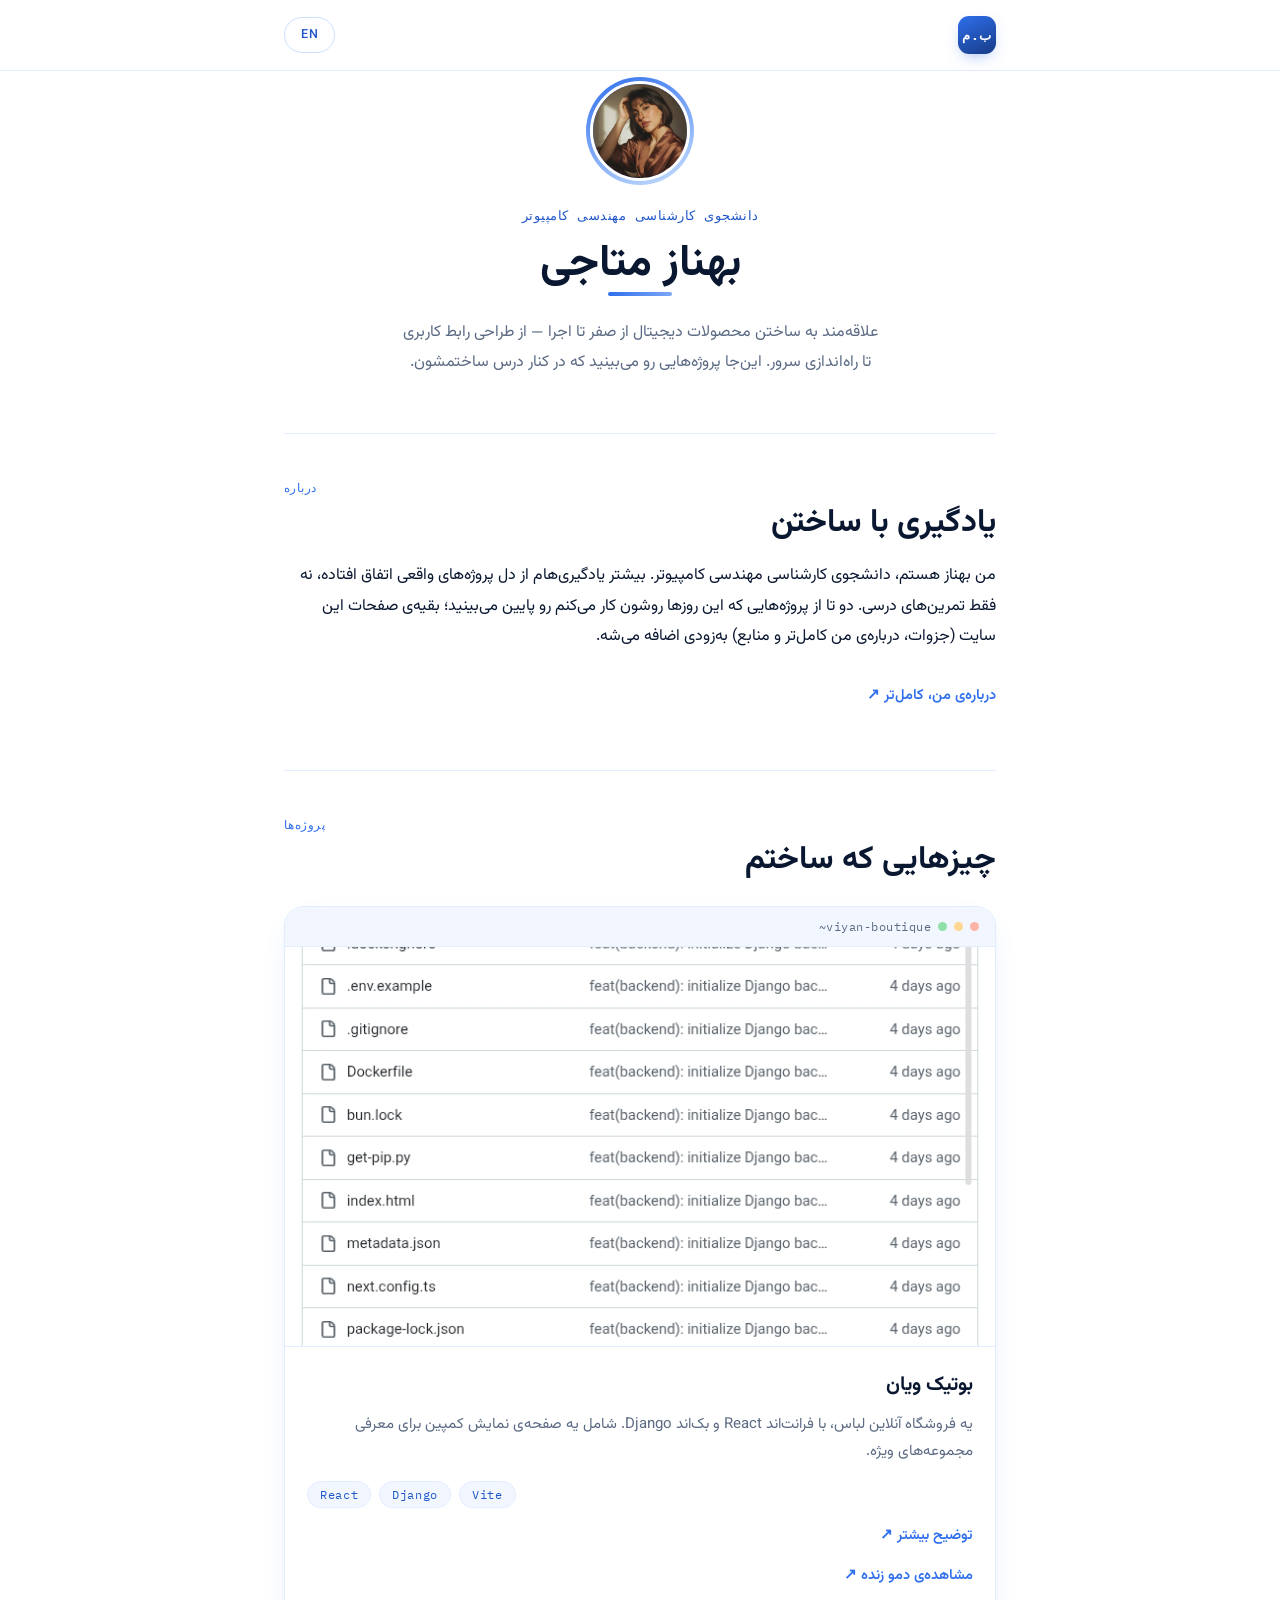
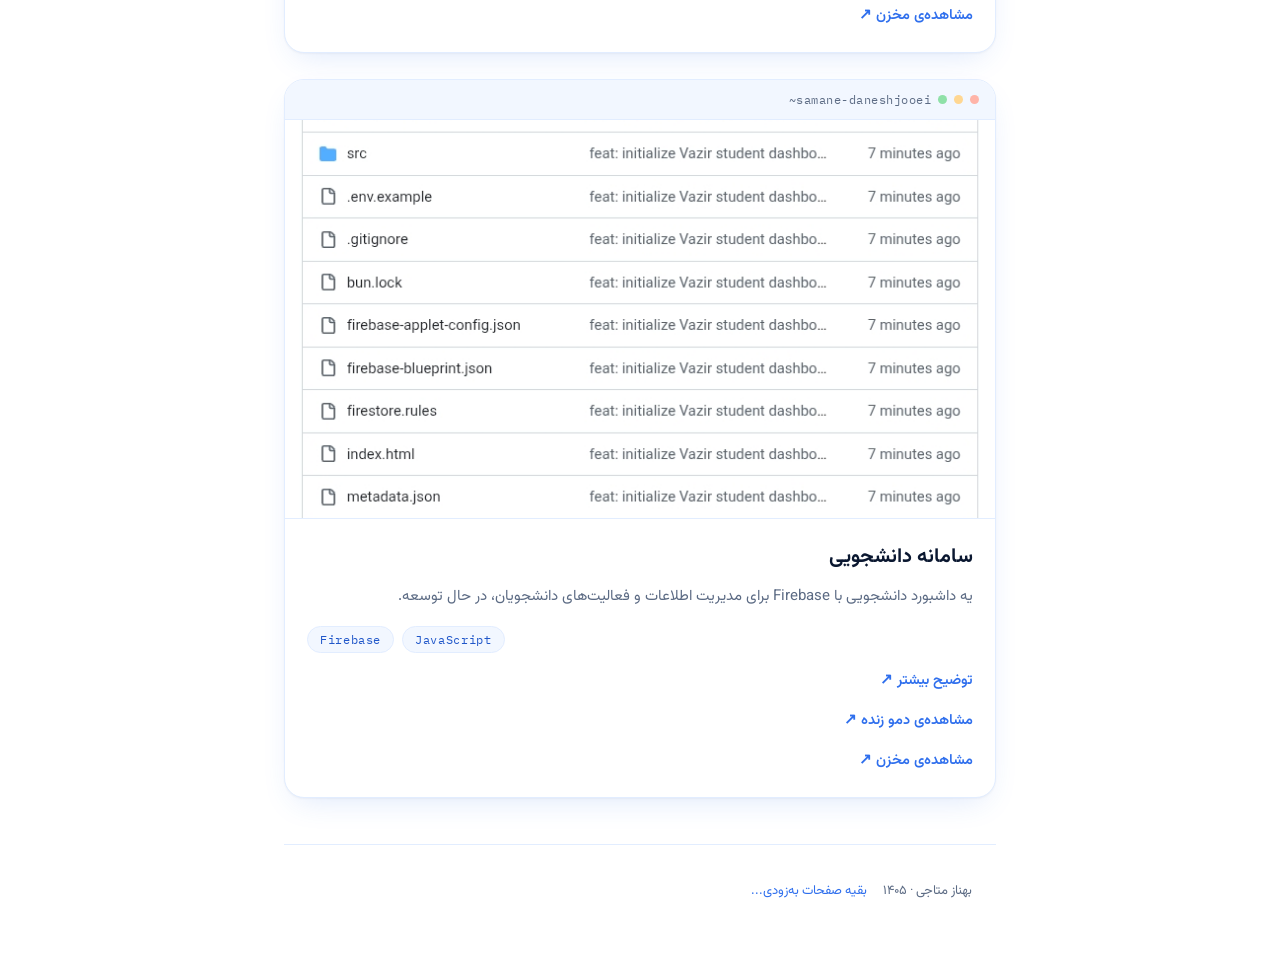
==== commit ff463af4: "Rename index-3.html to index.html" ====
--- a/index.html
+++ b/index.html
@@ -26,7 +26,7 @@
 
   <section class="hero" style="border-top:none; padding-top:6px;">
     <div class="profile-frame">
-      <img src="assets/profile.png" alt="Behnaz Motaji">
+      <img src="profile.png" alt="Behnaz Mataji">
     </div>
 
     <p class="eyebrow mono" data-fa>دانشجوی کارشناسی مهندسی کامپیوتر</p>
@@ -66,6 +66,10 @@
         working on lately — more pages (notes, a fuller bio, resources) are on their way.
       </p>
     </div>
+    <p style="margin-top:16px;">
+      <a class="project-link" href="about.html" data-fa>درباره‌ی من، کامل‌تر ↗</a>
+      <a class="project-link" href="about.html" data-en>More about me ↗</a>
+    </p>
   </section>
 
   <section id="projects">
@@ -97,8 +101,14 @@
           <span class="chip">Django</span>
           <span class="chip">Vite</span>
         </div>
-        <a class="project-link" href="#" data-fa>مشاهده‌ی مخزن ↗</a>
-        <a class="project-link" href="#" data-en>View repository ↗</a>
+        <a class="project-link" href="viyan-boutique.html" data-fa>توضیح بیشتر ↗</a>
+        <a class="project-link" href="viyan-boutique.html" data-en>More details ↗</a>
+        <br>
+        <a class="project-link" href="https://ai.studio/apps/bbc1c95d-3691-402d-9378-4267519207da?fullscreenApplet=true" target="_blank" rel="noopener" data-fa>مشاهده‌ی دمو زنده ↗</a>
+        <a class="project-link" href="https://ai.studio/apps/bbc1c95d-3691-402d-9378-4267519207da?fullscreenApplet=true" target="_blank" rel="noopener" data-en>View live demo ↗</a>
+        <br>
+        <a class="project-link" href="https://github.com/matajibehnaz5-boop/viyan-boutique-django-2003" target="_blank" rel="noopener" data-fa>مشاهده‌ی مخزن ↗</a>
+        <a class="project-link" href="https://github.com/matajibehnaz5-boop/viyan-boutique-django-2003" target="_blank" rel="noopener" data-en>View repository ↗</a>
       </div>
     </article>
 
@@ -122,14 +132,20 @@
           <span class="chip">Firebase</span>
           <span class="chip">JavaScript</span>
         </div>
-        <a class="project-link" href="#" data-fa>مشاهده‌ی مخزن ↗</a>
-        <a class="project-link" href="#" data-en>View repository ↗</a>
+        <a class="project-link" href="samane-daneshjooei.html" data-fa>توضیح بیشتر ↗</a>
+        <a class="project-link" href="samane-daneshjooei.html" data-en>More details ↗</a>
+        <br>
+        <a class="project-link" href="https://ai.studio/apps/6566148e-5249-4ef8-a22e-77bd51cf004d?fullscreenApplet=true" target="_blank" rel="noopener" data-fa>مشاهده‌ی دمو زنده ↗</a>
+        <a class="project-link" href="https://ai.studio/apps/6566148e-5249-4ef8-a22e-77bd51cf004d?fullscreenApplet=true" target="_blank" rel="noopener" data-en>View live demo ↗</a>
+        <br>
+        <a class="project-link" href="https://github.com/matajibehnaz5-boop/Samane-danshhoei00" target="_blank" rel="noopener" data-fa>مشاهده‌ی مخزن ↗</a>
+        <a class="project-link" href="https://github.com/matajibehnaz5-boop/Samane-danshhoei00" target="_blank" rel="noopener" data-en>View repository ↗</a>
       </div>
     </article>
   </section>
 
   <footer>
-    <span data-fa>بهناز متاجی · ۱۴۰۴</span>
+    <span data-fa>بهناز متاجی · ۱۴۰۵</span>
     <span data-en>Behnaz Mataji · 2026</span>
     <span class="more-soon" data-fa>بقیه صفحات به‌زودی...</span>
     <span class="more-soon" data-en>More pages coming soon...</span>
